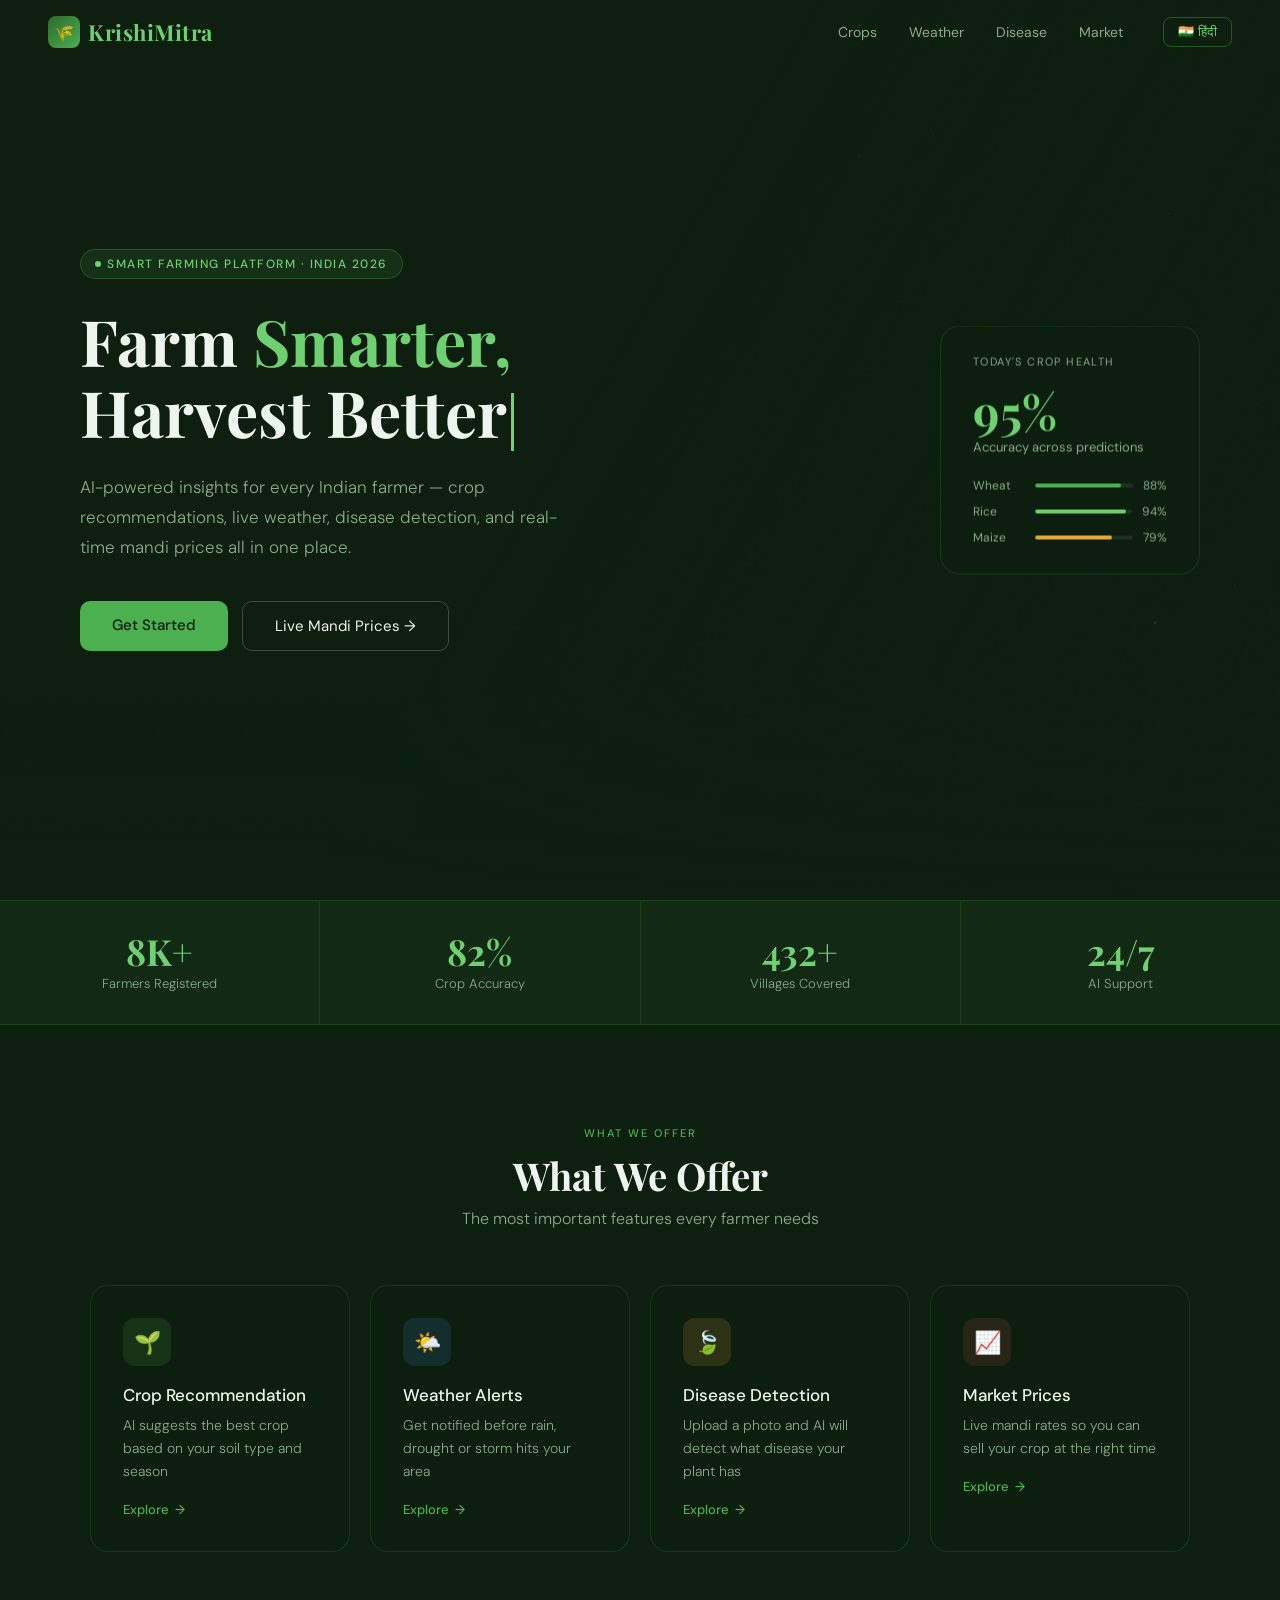
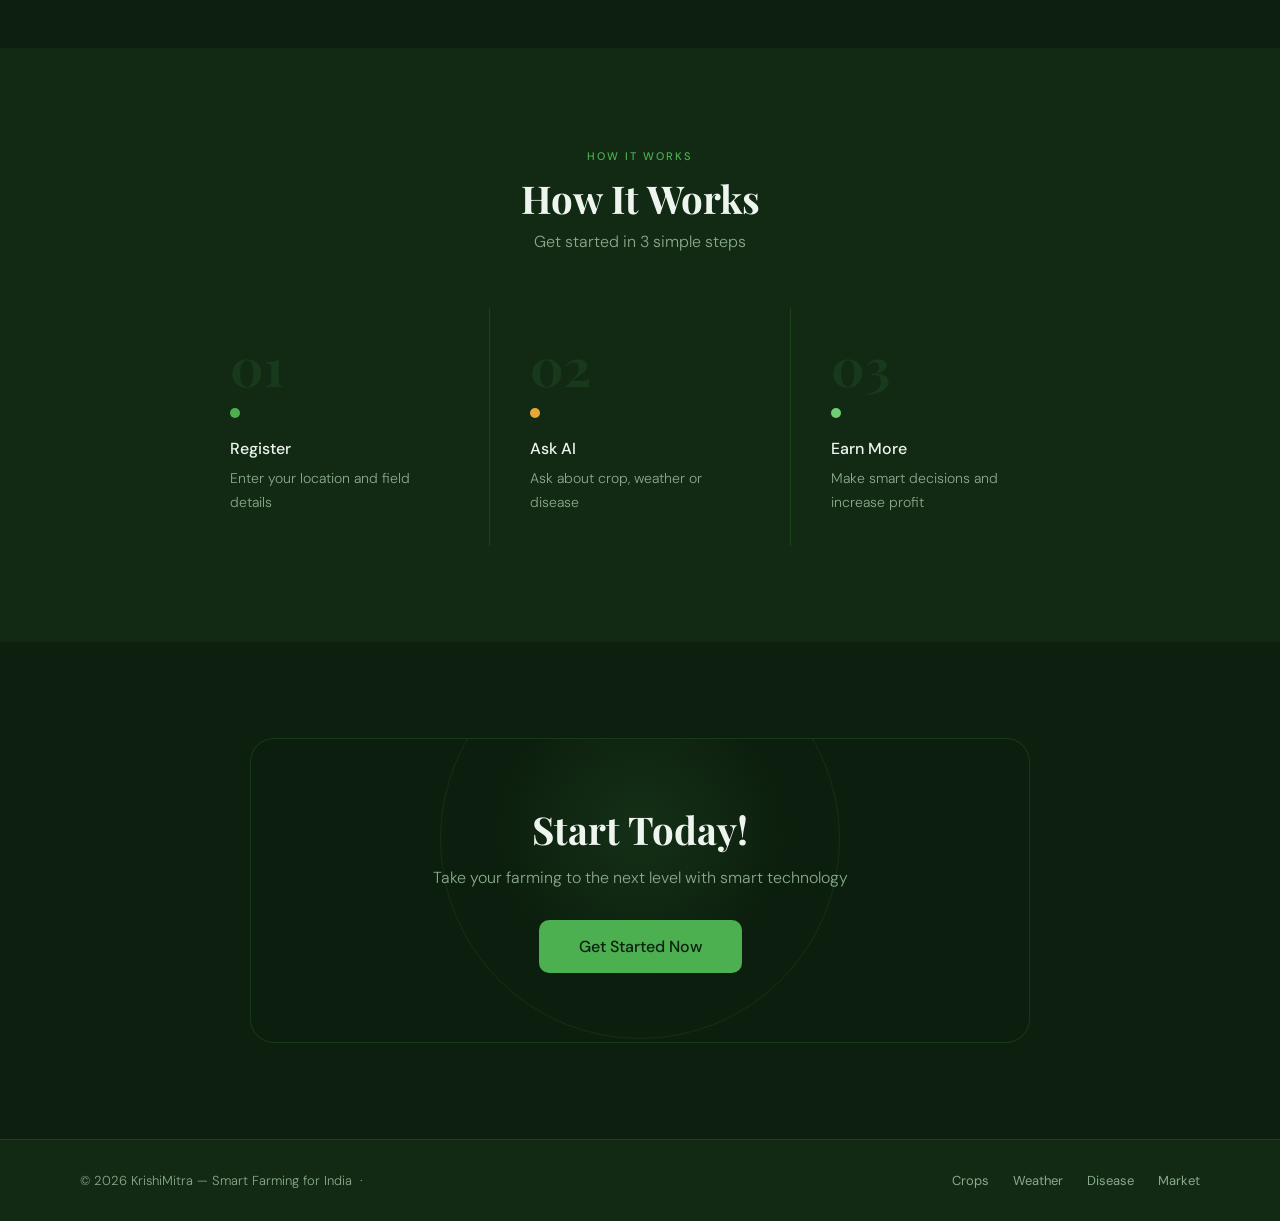
==== frontend/templates/index.html @ d4b9dbb6 "Reorganize project into frontend and backend" ====
<!DOCTYPE html>
<html lang="en">
<head>
  <meta charset="UTF-8" />
  <meta name="viewport" content="width=device-width, initial-scale=1.0"/>
  <title>KrishiMitra - Smart Farming</title>
  <link rel="manifest" href="/manifest.json">
  <meta name="theme-color" content="#1D9E75">
  <script>
    if ('serviceWorker' in navigator) {
      navigator.serviceWorker.register('/sw.js')
        .then(function() { console.log('SW registered'); })
        .catch(function(err) { console.log('SW error:', err); });
    }
  </script>
  <script src="/static/lang.js"></script>
  <link href="https://fonts.googleapis.com/css2?family=Playfair+Display:wght@600;700&family=DM+Sans:wght@300;400;500&display=swap" rel="stylesheet"/>

  <style>
    *, *::before, *::after { box-sizing: border-box; margin: 0; padding: 0; }
    :root {
      --green-deep:   #0d1f0f;
      --green-dark:   #122a14;
      --green-mid:    #1a3d1c;
      --green-accent: #2d6a30;
      --green-bright: #4caf50;
      --green-glow:   #6fcf72;
      --amber:        #e8a838;
      --text-main:    #eef4ee;
      --text-muted:   #8aaa8c;
      --glass-bg:     rgba(13,31,15,0.55);
      --glass-border: rgba(76,175,80,0.18);
    }
    html { scroll-behavior: smooth; }
    body { font-family:'DM Sans',sans-serif; background:var(--green-deep); color:var(--text-main); overflow-x:hidden; }
    body::before {
      content:''; position:fixed; inset:0; z-index:0; pointer-events:none;
      background-image:url("data:image/svg+xml,%3Csvg viewBox='0 0 200 200' xmlns='http://www.w3.org/2000/svg'%3E%3Cfilter id='n'%3E%3CfeTurbulence type='fractalNoise' baseFrequency='0.75' numOctaves='4' stitchTiles='stitch'/%3E%3C/filter%3E%3Crect width='100%25' height='100%25' filter='url(%23n)' opacity='0.035'/%3E%3C/svg%3E");
      opacity:0.4;
    }
    #particles { position:fixed; inset:0; z-index:0; pointer-events:none; }

    nav {
      position:fixed; top:0; left:0; right:0; z-index:100;
      display:flex; align-items:center; justify-content:space-between;
      padding:0 3rem; height:64px;
      background:rgba(13,31,15,0);
      backdrop-filter:blur(0px);
      border-bottom:1px solid transparent;
      transition:background .4s, backdrop-filter .4s, border-color .4s;
    }
    nav.scrolled { background:rgba(13,31,15,0.88); backdrop-filter:blur(20px); border-bottom-color:var(--glass-border); }
    .logo {
      font-family:'Playfair Display',serif; font-size:22px; font-weight:700;
      color:var(--green-glow); text-decoration:none;
      display:flex; align-items:center; gap:8px; letter-spacing:.5px;
      opacity:0; animation:fadeDown .6s .1s forwards;
    }
    .logo-icon {
      width:32px; height:32px; border-radius:8px;
      background:linear-gradient(135deg,var(--green-accent),var(--green-bright));
      display:flex; align-items:center; justify-content:center; font-size:16px;
      transition:transform .3s;
    }
    .logo:hover .logo-icon { transform:rotate(-10deg) scale(1.1); }
    .nav-links { display:flex; gap:2rem; align-items:center; opacity:0; animation:fadeDown .6s .2s forwards; }
    .nav-links a {
      font-size:14px; color:var(--text-muted); text-decoration:none;
      position:relative; transition:color .2s;
    }
    .nav-links a::after {
      content:''; position:absolute; bottom:-3px; left:0; right:0;
      height:1px; background:var(--green-glow);
      transform:scaleX(0); transform-origin:left; transition:transform .25s;
    }
    .nav-links a:hover { color:var(--green-glow); }
    .nav-links a:hover::after { transform:scaleX(1); }
    .nav-cta { background:var(--green-accent); color:var(--text-main)!important; padding:8px 20px; border-radius:8px; font-weight:500!important; transition:background .2s,transform .2s!important; }
    .nav-cta::after { display:none!important; }
    .nav-cta:hover { background:var(--green-bright)!important; transform:translateY(-2px)!important; }
    .lang-btn {
      background:transparent; color:var(--green-glow);
      border:1px solid rgba(76,175,80,0.4);
      padding:6px 14px; border-radius:8px; font-size:13px;
      font-weight:500; cursor:pointer; margin-left:8px;
      transition:background .2s, border-color .2s;
    }
    .lang-btn:hover { background:rgba(76,175,80,0.12); border-color:var(--green-glow); }

    .hero { position:relative; min-height:100vh; display:flex; align-items:center; padding:0 5rem; overflow:hidden; }
    .hero-bg {
      position:absolute; inset:0; z-index:0;
      background:linear-gradient(120deg,rgba(13,31,15,0.92) 45%,rgba(13,31,15,0.4) 100%),
        url('https://images.unsplash.com/photo-1500937386664-56d1dfef3854?w=1600&q=80') center/cover no-repeat;
      transform:scale(1.06); animation:bgZoom 14s ease-out forwards;
    }
    @keyframes bgZoom { to { transform:scale(1); } }
    .hero-bg::after {
      content:''; position:absolute; bottom:0; left:0; right:0; height:220px;
      background:linear-gradient(to bottom,transparent,var(--green-deep));
    }
    .hero-content { position:relative; z-index:1; max-width:620px; }
    .hero-badge {
      display:inline-flex; align-items:center; gap:6px;
      background:rgba(76,175,80,0.12); border:1px solid rgba(76,175,80,0.3);
      color:var(--green-glow); font-size:12px; font-weight:500; letter-spacing:1.5px; text-transform:uppercase;
      padding:6px 14px; border-radius:20px; margin-bottom:1.6rem;
      opacity:0; transform:translateY(20px); animation:fadeUp .7s .4s forwards;
    }
    .hero-badge .dot { width:6px; height:6px; border-radius:50%; background:var(--green-glow); animation:pulse 2s infinite; }
    @keyframes pulse { 0%,100%{opacity:1;transform:scale(1)} 50%{opacity:.5;transform:scale(1.4)} }
    .hero h1 {
      font-family:'Playfair Display',serif;
      font-size:clamp(2.8rem,5vw,4.2rem); font-weight:700; line-height:1.12;
      color:var(--text-main); margin-bottom:1.4rem;
      opacity:0; transform:translateY(24px); animation:fadeUp .7s .6s forwards;
    }
    .hero h1 em { font-style:normal; color:var(--green-glow); }
    .cursor {
      display:inline-block; width:3px; height:.9em;
      background:var(--green-glow); margin-left:4px; vertical-align:middle;
      animation:blink .75s step-end infinite;
    }
    @keyframes blink { 0%,100%{opacity:1} 50%{opacity:0} }
    .hero p {
      font-size:17px; font-weight:300; color:var(--text-muted); line-height:1.75;
      margin-bottom:2.4rem; max-width:480px;
      opacity:0; transform:translateY(24px); animation:fadeUp .7s .8s forwards;
    }
    .hero-btns { display:flex; gap:14px; flex-wrap:wrap; opacity:0; transform:translateY(24px); animation:fadeUp .7s 1s forwards; }
    .btn-primary {
      background:var(--green-bright); color:var(--green-deep);
      font-family:'DM Sans',sans-serif; font-size:15px; font-weight:500;
      padding:14px 32px; border-radius:10px; text-decoration:none; display:inline-block;
      transition:background .2s,transform .15s,box-shadow .2s;
      position:relative; overflow:hidden;
    }
    .btn-primary::after {
      content:''; position:absolute; inset:0;
      background:linear-gradient(120deg,transparent 30%,rgba(255,255,255,0.22) 50%,transparent 70%);
      transform:translateX(-100%); transition:transform .5s;
    }
    .btn-primary:hover { background:var(--green-glow); transform:translateY(-2px); box-shadow:0 8px 28px rgba(76,175,80,0.4); }
    .btn-primary:hover::after { transform:translateX(100%); }
    .btn-outline {
      background:transparent; color:var(--text-main);
      border:1px solid rgba(255,255,255,0.2);
      font-family:'DM Sans',sans-serif; font-size:15px;
      padding:14px 32px; border-radius:10px; text-decoration:none; display:inline-block;
      transition:border-color .2s,color .2s,transform .15s,box-shadow .2s;
    }
    .btn-outline:hover { border-color:var(--green-glow); color:var(--green-glow); transform:translateY(-2px); box-shadow:0 8px 24px rgba(76,175,80,0.15); }

    .hero-card {
      position:absolute; right:5rem; top:50%;
      z-index:2; background:var(--glass-bg); backdrop-filter:blur(24px);
      border:1px solid var(--glass-border); border-radius:20px;
      padding:28px 32px; width:260px;
      opacity:0; animation:fadeLeft .8s 1.1s forwards, floatY 5s 2.2s ease-in-out infinite;
    }
    @keyframes fadeLeft { from{opacity:0;transform:translateY(-50%) translateX(30px)} to{opacity:1;transform:translateY(-50%) translateX(0)} }
    @keyframes floatY  { 0%,100%{transform:translateY(-50%) translateY(0)} 50%{transform:translateY(-50%) translateY(-14px)} }
    .hero-card-label { font-size:11px; letter-spacing:1.4px; text-transform:uppercase; color:var(--text-muted); margin-bottom:18px; }
    .hero-card-stat  { font-family:'Playfair Display',serif; font-size:48px; font-weight:700; color:var(--green-glow); line-height:1; }
    .hero-card-sub   { font-size:13px; color:var(--text-muted); margin-top:4px; margin-bottom:22px; }
    .mini-bars { display:flex; flex-direction:column; gap:10px; }
    .mini-bar-row { display:flex; align-items:center; gap:10px; font-size:12px; color:var(--text-muted); }
    .mini-bar-track { flex:1; height:4px; background:rgba(255,255,255,0.08); border-radius:2px; overflow:hidden; }
    .mini-bar-fill { height:100%; border-radius:2px; width:0; transition:width 1.3s 2s cubic-bezier(.4,0,.2,1); }

    .stats {
      position:relative; z-index:1;
      display:flex; justify-content:center; flex-wrap:wrap;
      background:var(--green-dark);
      border-top:1px solid var(--glass-border); border-bottom:1px solid var(--glass-border);
    }
    .stat-item {
      flex:1; min-width:160px; text-align:center; padding:2rem 1.5rem;
      border-right:1px solid var(--glass-border);
      transition:background .2s,transform .25s; cursor:default;
    }
    .stat-item:last-child { border-right:none; }
    .stat-item:hover { background:var(--green-mid); transform:translateY(-3px); }
    .stat-num { font-family:'Playfair Display',serif; font-size:36px; font-weight:700; color:var(--green-glow); line-height:1; }
    .stat-label { font-size:13px; color:var(--text-muted); margin-top:6px; font-weight:300; }

    section { position:relative; z-index:1; }
    .section-head { text-align:center; margin-bottom:3.5rem; }
    .section-tag { display:inline-block; font-size:11px; letter-spacing:2px; text-transform:uppercase; color:var(--green-bright); font-weight:500; margin-bottom:12px; }
    .section-head h2 { font-family:'Playfair Display',serif; font-size:clamp(1.8rem,3vw,2.8rem); font-weight:700; color:var(--text-main); line-height:1.2; }
    .section-head p { font-size:16px; color:var(--text-muted); margin-top:10px; font-weight:300; }

    .features { padding:6rem 5rem; }
    .features-grid { display:grid; grid-template-columns:repeat(auto-fit,minmax(260px,1fr)); gap:20px; max-width:1100px; margin:0 auto; }
    .feat-card {
      background:var(--glass-bg); border:1px solid var(--glass-border);
      backdrop-filter:blur(16px); border-radius:18px; padding:2rem;
      text-decoration:none; display:block; overflow:hidden; position:relative;
      transition:transform .3s,border-color .3s,background .3s,box-shadow .3s;
    }
    .feat-card::before {
      content:''; position:absolute; top:0; left:-100%; width:60%; height:100%;
      background:linear-gradient(120deg,transparent,rgba(255,255,255,0.05),transparent);
      transition:left .55s;
    }
    .feat-card:hover { transform:translateY(-8px) scale(1.01); border-color:rgba(76,175,80,0.45); box-shadow:0 20px 48px rgba(0,0,0,0.45),0 0 0 1px rgba(76,175,80,0.1); }
    .feat-card:hover::before { left:140%; }
    .feat-icon { width:48px; height:48px; border-radius:12px; display:flex; align-items:center; justify-content:center; font-size:22px; margin-bottom:18px; transition:transform .3s; }
    .feat-card:hover .feat-icon { transform:scale(1.18) rotate(-6deg); }
    .feat-card h3 { font-size:17px; font-weight:500; color:var(--text-main); margin-bottom:8px; }
    .feat-card p  { font-size:14px; color:var(--text-muted); line-height:1.65; font-weight:300; }
    .feat-arrow { display:inline-flex; align-items:center; gap:6px; font-size:13px; color:var(--green-bright); margin-top:18px; font-weight:500; transition:gap .2s; }
    .feat-card:hover .feat-arrow { gap:12px; }

    .how { padding:6rem 5rem; background:var(--green-dark); }
    .steps { display:flex; justify-content:center; align-items:stretch; max-width:900px; margin:0 auto; flex-wrap:wrap; }
    .step { flex:1; min-width:220px; padding:2rem 2.5rem; border-right:1px solid var(--glass-border); position:relative; transition:background .25s; }
    .step:hover { background:rgba(76,175,80,0.06); }
    .step:last-child { border-right:none; }
    .step-num { font-family:'Playfair Display',serif; font-size:52px; font-weight:700; color:rgba(76,175,80,0.12); line-height:1; margin-bottom:16px; transition:color .3s; }
    .step:hover .step-num { color:rgba(76,175,80,0.28); }
    .step h4 { font-size:16px; font-weight:500; color:var(--text-main); margin-bottom:8px; }
    .step p  { font-size:14px; color:var(--text-muted); line-height:1.65; font-weight:300; }
    .step-dot { width:10px; height:10px; border-radius:50%; margin-bottom:20px; animation:dotPulse 2.5s ease-in-out infinite; }
    @keyframes dotPulse { 0%,100%{box-shadow:0 0 6px currentColor} 50%{box-shadow:0 0 20px currentColor,0 0 36px currentColor} }

    .cta-section { padding:6rem 5rem; }
    .cta-box {
      max-width:780px; margin:0 auto; background:var(--glass-bg);
      border:1px solid var(--glass-border); backdrop-filter:blur(24px);
      border-radius:24px; padding:4rem; text-align:center; position:relative; overflow:hidden;
    }
    .cta-box::before {
      content:''; position:absolute; top:-100px; left:50%; transform:translateX(-50%);
      width:400px; height:400px; border-radius:50%;
      border:1px solid rgba(76,175,80,0.12);
      animation:spinRing 20s linear infinite;
    }
    .cta-box::after {
      content:''; position:absolute; top:-60px; left:50%; transform:translateX(-50%);
      width:300px; height:300px; border-radius:50%;
      background:radial-gradient(circle,rgba(76,175,80,0.12) 0%,transparent 70%);
      pointer-events:none; animation:glowPulse 4s ease-in-out infinite;
    }
    @keyframes spinRing  { to { transform:translateX(-50%) rotate(360deg); } }
    @keyframes glowPulse { 0%,100%{opacity:.5} 50%{opacity:1} }
    .cta-box h2 { font-family:'Playfair Display',serif; font-size:clamp(1.8rem,3vw,2.4rem); font-weight:700; color:var(--text-main); margin-bottom:12px; position:relative; z-index:1; }
    .cta-box p  { font-size:16px; color:var(--text-muted); margin-bottom:2rem; font-weight:300; position:relative; z-index:1; }
    .cta-box .btn-primary { position:relative; z-index:1; }

    footer {
      border-top:1px solid var(--glass-border); padding:2rem 5rem;
      display:flex; align-items:center; justify-content:space-between; flex-wrap:wrap; gap:1rem;
      background:var(--green-dark);
    }
    footer p { font-size:13px; color:var(--text-muted); font-weight:300; }
    .footer-links { display:flex; gap:1.5rem; }
    .footer-links a { font-size:13px; color:var(--text-muted); text-decoration:none; display:inline-block; transition:color .2s,transform .2s; }
    .footer-links a:hover { color:var(--green-glow); transform:translateY(-2px); }

    .reveal      { opacity:0; transform:translateY(36px); transition:opacity .7s,transform .7s; }
    .reveal.visible { opacity:1; transform:translateY(0); }
    .stagger > * { opacity:0; transform:translateY(32px); transition:opacity .6s,transform .6s; }
    .stagger.visible > *:nth-child(1){opacity:1;transform:none;transition-delay:.00s}
    .stagger.visible > *:nth-child(2){opacity:1;transform:none;transition-delay:.13s}
    .stagger.visible > *:nth-child(3){opacity:1;transform:none;transition-delay:.26s}
    .stagger.visible > *:nth-child(4){opacity:1;transform:none;transition-delay:.39s}

    @keyframes fadeUp   { to{opacity:1;transform:translateY(0)} }
    @keyframes fadeDown { from{opacity:0;transform:translateY(-14px)} to{opacity:1;transform:translateY(0)} }

    @media(max-width:900px){
      .hero{padding:6rem 2rem 4rem;flex-direction:column;min-height:auto;}
      .hero-content{max-width:100%;}
      .hero-card{position:static;transform:none;margin-top:2rem;width:100%;animation:fadeUp .8s 1.1s forwards;}
      nav{padding:0 1.5rem;}
      .nav-links{gap:1rem;}
      .features,.how,.cta-section{padding:4rem 1.5rem;}
      footer{padding:1.5rem;flex-direction:column;text-align:center;}
      .steps{flex-direction:column;}
      .step{border-right:none;border-bottom:1px solid var(--glass-border);}
      .step:last-child{border-bottom:none;}
    }
  </style>
</head>
<body>

<canvas id="particles"></canvas>

<nav id="navbar">
  <a class="logo" href="/">
    <div class="logo-icon">🌾</div>
    KrishiMitra
  </a>
  <div class="nav-links">
    <a href="/crop" data-lang="nav_crop">Crops</a>
    <a href="/weather" data-lang="nav_weather">Weather</a>
    <a href="/disease" data-lang="nav_disease">Disease</a>
    <a href="/market" data-lang="nav_market">Market</a>
    <button id="langToggleBtn" class="lang-btn" onclick="toggleLanguage()">🇮🇳 हिंदी</button>
  </div>
</nav>

<section class="hero">
  <div class="hero-bg"></div>
  <div class="hero-content">
    <div class="hero-badge">
      <span class="dot"></span>
      <span data-lang="hero_badge">Smart Farming Platform · India 2026</span>
    </div>
    <h1>Farm <em data-lang="hero_title">Smarter,</em><br><span data-lang="hero_title2">Harvest Better</span><span class="cursor"></span></h1>
    <p data-lang="hero_desc">AI-powered insights for every Indian farmer — crop recommendations, live weather, disease detection, and real-time mandi prices all in one place.</p>
    <div class="hero-btns">
      <a class="btn-primary" href="/crop" data-lang="btn_started">Get Started</a>
      <a class="btn-outline" href="/market" data-lang="btn_mandi">Live Mandi Prices →</a>
    </div>
  </div>
  <div class="hero-card">
    <div class="hero-card-label">Today's Crop Health</div>
    <div class="hero-card-stat">95%</div>
    <div class="hero-card-sub">Accuracy across predictions</div>
    <div class="mini-bars">
      <div class="mini-bar-row">
        <span style="width:52px">Wheat</span>
        <div class="mini-bar-track"><div class="mini-bar-fill" data-w="88%" style="background:#4caf50"></div></div>
        <span>88%</span>
      </div>
      <div class="mini-bar-row">
        <span style="width:52px">Rice</span>
        <div class="mini-bar-track"><div class="mini-bar-fill" data-w="94%" style="background:#6fcf72"></div></div>
        <span>94%</span>
      </div>
      <div class="mini-bar-row">
        <span style="width:52px">Maize</span>
        <div class="mini-bar-track"><div class="mini-bar-fill" data-w="79%" style="background:#e8a838"></div></div>
        <span>79%</span>
      </div>
    </div>
  </div>
</section>

<div class="stats reveal">
  <div class="stat-item">
    <div class="stat-num" data-target="10" data-suffix="K+">0</div>
    <div class="stat-label" data-lang="stat_farmers">Farmers Registered</div>
  </div>
  <div class="stat-item">
    <div class="stat-num" data-target="95" data-suffix="%">0</div>
    <div class="stat-label" data-lang="stat_accuracy">Prediction Accuracy</div>
  </div>
  <div class="stat-item">
    <div class="stat-num" data-target="500" data-suffix="+">0</div>
    <div class="stat-label" data-lang="stat_villages">Villages Covered</div>
  </div>
  <div class="stat-item">
    <div class="stat-num">24/7</div>
    <div class="stat-label" data-lang="stat_support">AI Support</div>
  </div>
</div>

<section class="features">
  <div class="section-head reveal">
    <div class="section-tag" data-lang="offer_title">What We Offer</div>
    <h2 data-lang="offer_title">Everything a Farmer Needs</h2>
    <p data-lang="offer_sub">Four powerful tools, one simple platform</p>
  </div>
  <div class="features-grid stagger">
    <a class="feat-card" href="/crop">
      <div class="feat-icon" style="background:rgba(76,175,80,0.15)">🌱</div>
      <h3 data-lang="card_crop_title">Crop Recommendation</h3>
      <p data-lang="card_crop_desc">AI analyzes your soil type, location, and season to suggest the most profitable crop for your land.</p>
      <div class="feat-arrow">Explore <span>→</span></div>
    </a>
    <a class="feat-card" href="/weather">
      <div class="feat-icon" style="background:rgba(59,139,212,0.15)">🌤️</div>
      <h3 data-lang="card_weather_title">Weather Alerts</h3>
      <p data-lang="card_weather_desc">5-day forecasts with rain, drought, and storm alerts tailored to your village — before it's too late.</p>
      <div class="feat-arrow">Explore <span>→</span></div>
    </a>
    <a class="feat-card" href="/disease">
      <div class="feat-icon" style="background:rgba(232,168,56,0.15)">🍃</div>
      <h3 data-lang="card_disease_title">Disease Detection</h3>
      <p data-lang="card_disease_desc">Upload a photo of your plant. Our AI identifies the disease and recommends treatment in seconds.</p>
      <div class="feat-arrow">Explore <span>→</span></div>
    </a>
    <a class="feat-card" href="/market">
      <div class="feat-icon" style="background:rgba(239,83,80,0.12)">📈</div>
      <h3 data-lang="card_market_title">Market Prices</h3>
      <p data-lang="card_market_desc">Live mandi rates from across India so you know exactly when and where to sell for maximum profit.</p>
      <div class="feat-arrow">Explore <span>→</span></div>
    </a>
  </div>
</section>

<section class="how">
  <div class="section-head reveal">
    <div class="section-tag" data-lang="how_title">How It Works</div>
    <h2 data-lang="how_title">Start in 3 Simple Steps</h2>
    <p data-lang="how_sub">No technical knowledge required</p>
  </div>
  <div class="steps stagger">
    <div class="step">
      <div class="step-num">01</div>
      <div class="step-dot" style="background:var(--green-bright);color:var(--green-bright)"></div>
      <h4 data-lang="step1_title">Register Your Field</h4>
      <p data-lang="step1_desc">Enter your location, soil type, and field size. KrishiMitra personalizes everything to your land.</p>
    </div>
    <div class="step">
      <div class="step-num">02</div>
      <div class="step-dot" style="background:var(--amber);color:var(--amber)"></div>
      <h4 data-lang="step2_title">Ask the AI</h4>
      <p data-lang="step2_desc">Get instant answers on the best crop, upcoming weather, or a plant disease — all in Hindi or English.</p>
    </div>
    <div class="step">
      <div class="step-num">03</div>
      <div class="step-dot" style="background:var(--green-glow);color:var(--green-glow)"></div>
      <h4 data-lang="step3_title">Earn More</h4>
      <p data-lang="step3_desc">Make smarter decisions backed by data — reduce losses and increase your harvest value every season.</p>
    </div>
  </div>
</section>

<section class="cta-section">
  <div class="cta-box reveal">
    <h2 data-lang="cta_title">Ready to Transform Your Farm?</h2>
    <p data-lang="cta_desc">Join 10,000+ farmers across India already using KrishiMitra to grow smarter.</p>
    <a class="btn-primary" href="/crop" style="font-size:16px;padding:16px 40px;" data-lang="cta_btn">Get Started — It's Free</a>
  </div>
</section>

<footer>
  <p>© 2026 KrishiMitra — Smart Farming for India &nbsp;·&nbsp; </p>
  <div class="footer-links">
    <a href="/crop" data-lang="nav_crop">Crop</a>
    <a href="/weather" data-lang="nav_weather">Weather</a>
    <a href="/disease" data-lang="nav_disease">Disease</a>
    <a href="/market" data-lang="nav_market">Market</a>
  </div>
</footer>

<script>
const nav = document.getElementById('navbar');
window.addEventListener('scroll', () => nav.classList.toggle('scrolled', scrollY > 40), {passive:true});

const canvas = document.getElementById('particles');
const ctx = canvas.getContext('2d');
let W, H, pts = [];
function resize(){ W = canvas.width = innerWidth; H = canvas.height = innerHeight; }
resize(); window.addEventListener('resize', resize);
for(let i=0;i<65;i++) pts.push({x:Math.random()*1920,y:Math.random()*1080,vx:(Math.random()-.5)*.22,vy:(Math.random()-.5)*.22,r:Math.random()*1.3+.4,a:Math.random()*6});
(function tick(){
  ctx.clearRect(0,0,W,H);
  pts.forEach(p=>{
    p.x+=p.vx; p.y+=p.vy; p.a+=.006;
    if(p.x<0||p.x>W) p.vx*=-1;
    if(p.y<0||p.y>H) p.vy*=-1;
    ctx.beginPath(); ctx.arc(p.x,p.y,p.r,0,Math.PI*2);
    ctx.fillStyle=`rgba(111,207,114,${.13+.1*Math.sin(p.a)})`; ctx.fill();
  });
  for(let i=0;i<pts.length;i++) for(let j=i+1;j<pts.length;j++){
    const dx=pts[i].x-pts[j].x, dy=pts[i].y-pts[j].y, d=Math.hypot(dx,dy);
    if(d<110){ ctx.beginPath(); ctx.moveTo(pts[i].x,pts[i].y); ctx.lineTo(pts[j].x,pts[j].y);
      ctx.strokeStyle=`rgba(76,175,80,${.055*(1-d/110)})`; ctx.lineWidth=.5; ctx.stroke(); }
  }
  requestAnimationFrame(tick);
})();

const io = new IntersectionObserver(entries=>{
  entries.forEach(e=>{
    if(!e.isIntersecting) return;
    e.target.classList.add('visible');
    if(e.target.classList.contains('stats')) animateCounters();
    io.unobserve(e.target);
  });
},{threshold:.14});
document.querySelectorAll('.reveal,.stagger').forEach(el=>io.observe(el));

setTimeout(()=>{
  document.querySelectorAll('.mini-bar-fill').forEach(b=>{ b.style.width=b.dataset.w; });
}, 1900);

function animateCounters(){
  document.querySelectorAll('.stat-num[data-target]').forEach(el=>{
    const target=+el.dataset.target, suffix=el.dataset.suffix||'';
    let st=null;
    (function step(ts){
      if(!st) st=ts;
      const p=Math.min((ts-st)/1600,1), e=1-Math.pow(1-p,3);
      el.textContent=Math.floor(e*target)+suffix;
      if(p<1) requestAnimationFrame(step);
    })(performance.now());
  });
}
</script>
</body>
</html>
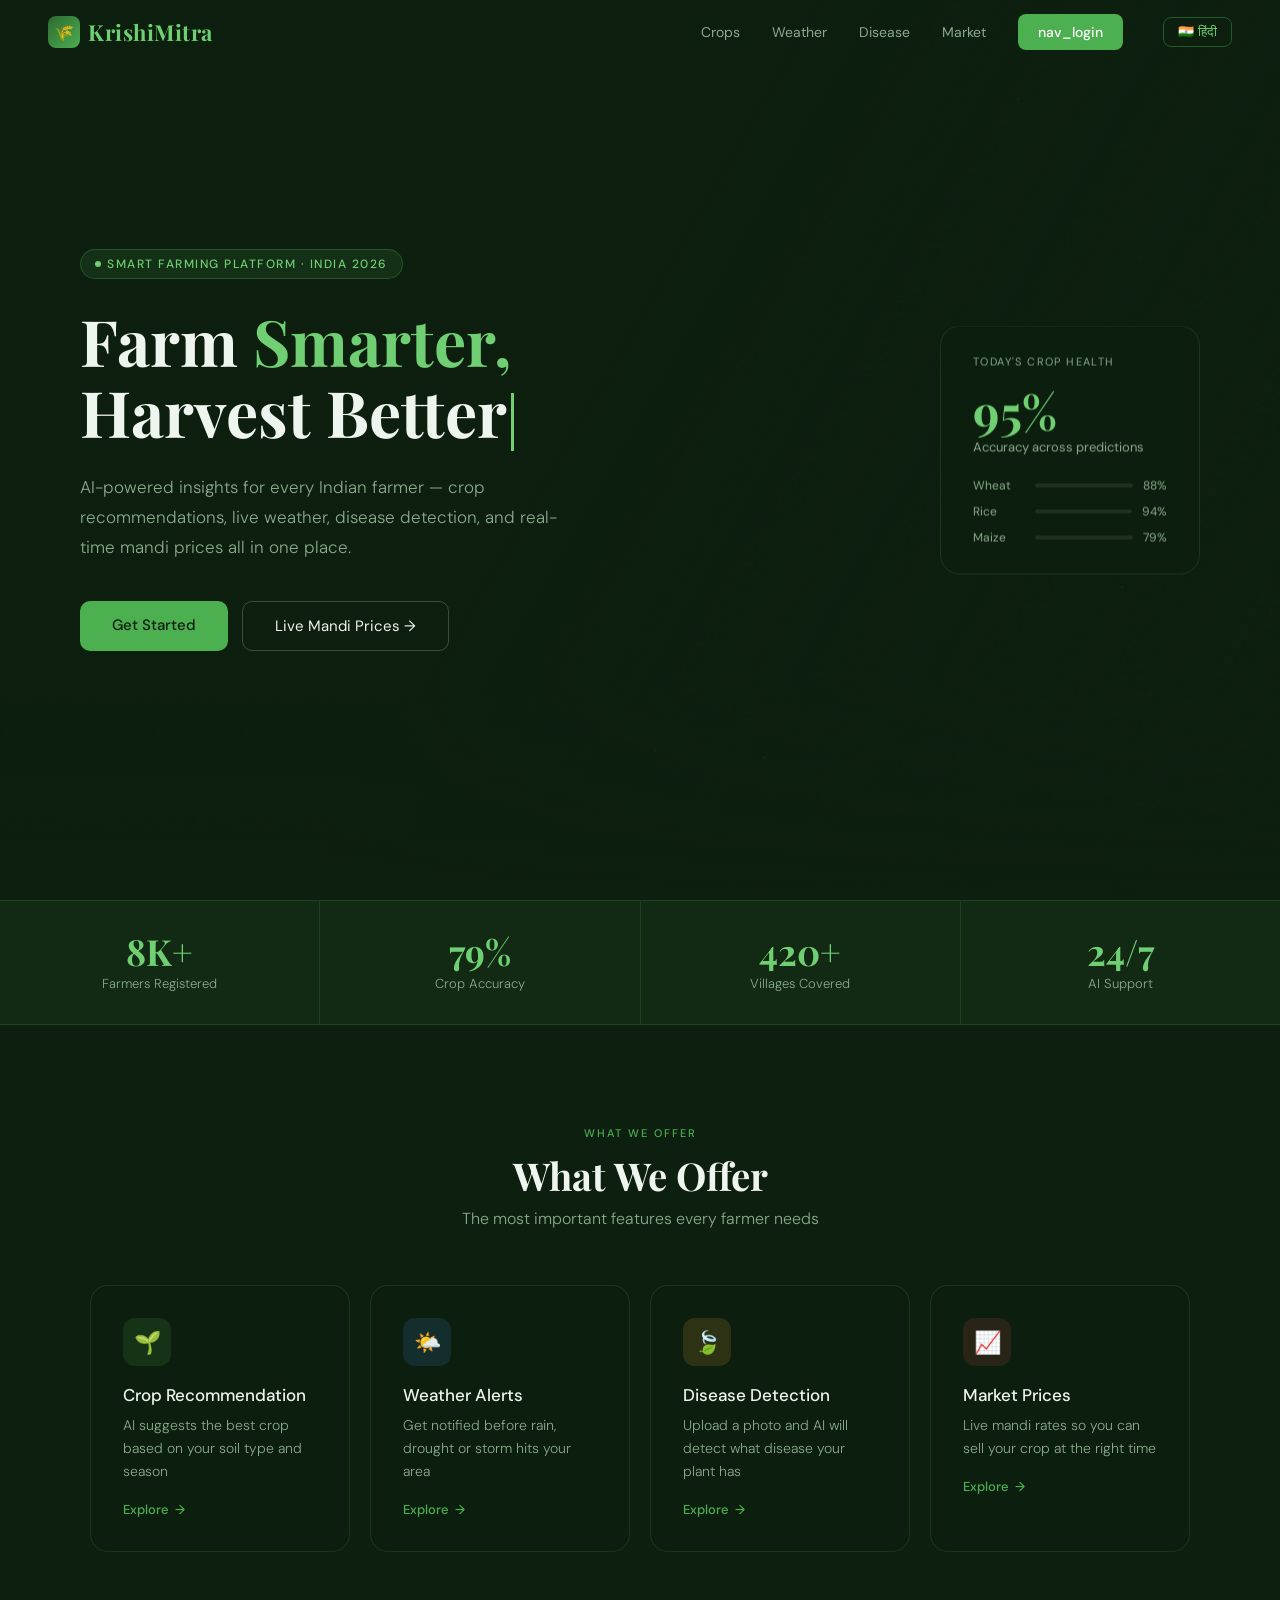
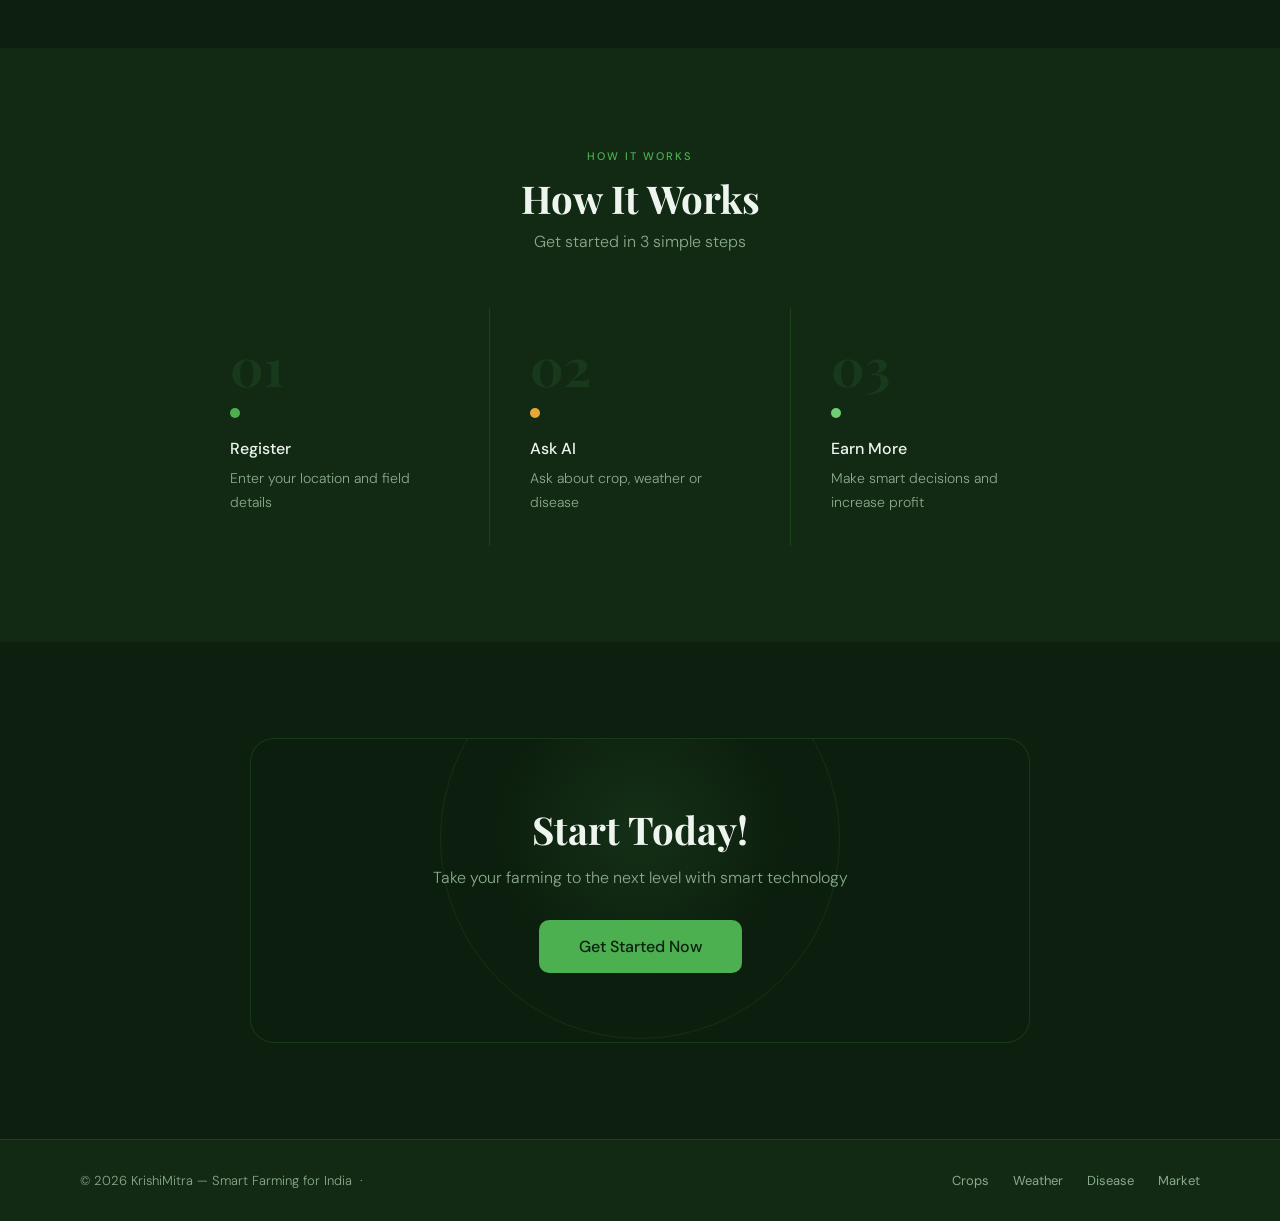
==== commit 66df7f42: "Organize app and add login page" ====
--- a/frontend/templates/index.html
+++ b/frontend/templates/index.html
@@ -75,7 +75,18 @@
     }
     .nav-links a:hover { color:var(--green-glow); }
     .nav-links a:hover::after { transform:scaleX(1); }
-    .nav-cta { background:var(--green-accent); color:var(--text-main)!important; padding:8px 20px; border-radius:8px; font-weight:500!important; transition:background .2s,transform .2s!important; }
+    .nav-cta {
+    display: inline-block;
+    background: var(--green-bright);
+    color: #ffffff !important;
+    padding: 9px 20px;
+    border-radius: 8px;
+    font-weight: 500 !important;
+    text-decoration: none !important;
+    opacity: 1 !important;
+    visibility: visible !important;
+    transition: background .2s, transform .2s !important;
+}
     .nav-cta::after { display:none!important; }
     .nav-cta:hover { background:var(--green-bright)!important; transform:translateY(-2px)!important; }
     .lang-btn {
@@ -293,12 +304,15 @@
     KrishiMitra
   </a>
   <div class="nav-links">
-    <a href="/crop" data-lang="nav_crop">Crops</a>
-    <a href="/weather" data-lang="nav_weather">Weather</a>
-    <a href="/disease" data-lang="nav_disease">Disease</a>
-    <a href="/market" data-lang="nav_market">Market</a>
-    <button id="langToggleBtn" class="lang-btn" onclick="toggleLanguage()">🇮🇳 हिंदी</button>
-  </div>
+  <a href="/crop" data-lang="nav_crop">Crops</a>
+  <a href="/weather" data-lang="nav_weather">Weather</a>
+  <a href="/disease" data-lang="nav_disease">Disease</a>
+  <a href="/market" data-lang="nav_market">Market</a>
+
+  <a href="/login" class="nav-cta" data-lang="nav_login">Login</a>
+
+  <button id="langToggleBtn" class="lang-btn" onclick="toggleLanguage()">🇮🇳 हिंदी</button>
+</div>
 </nav>
 
 <section class="hero">
